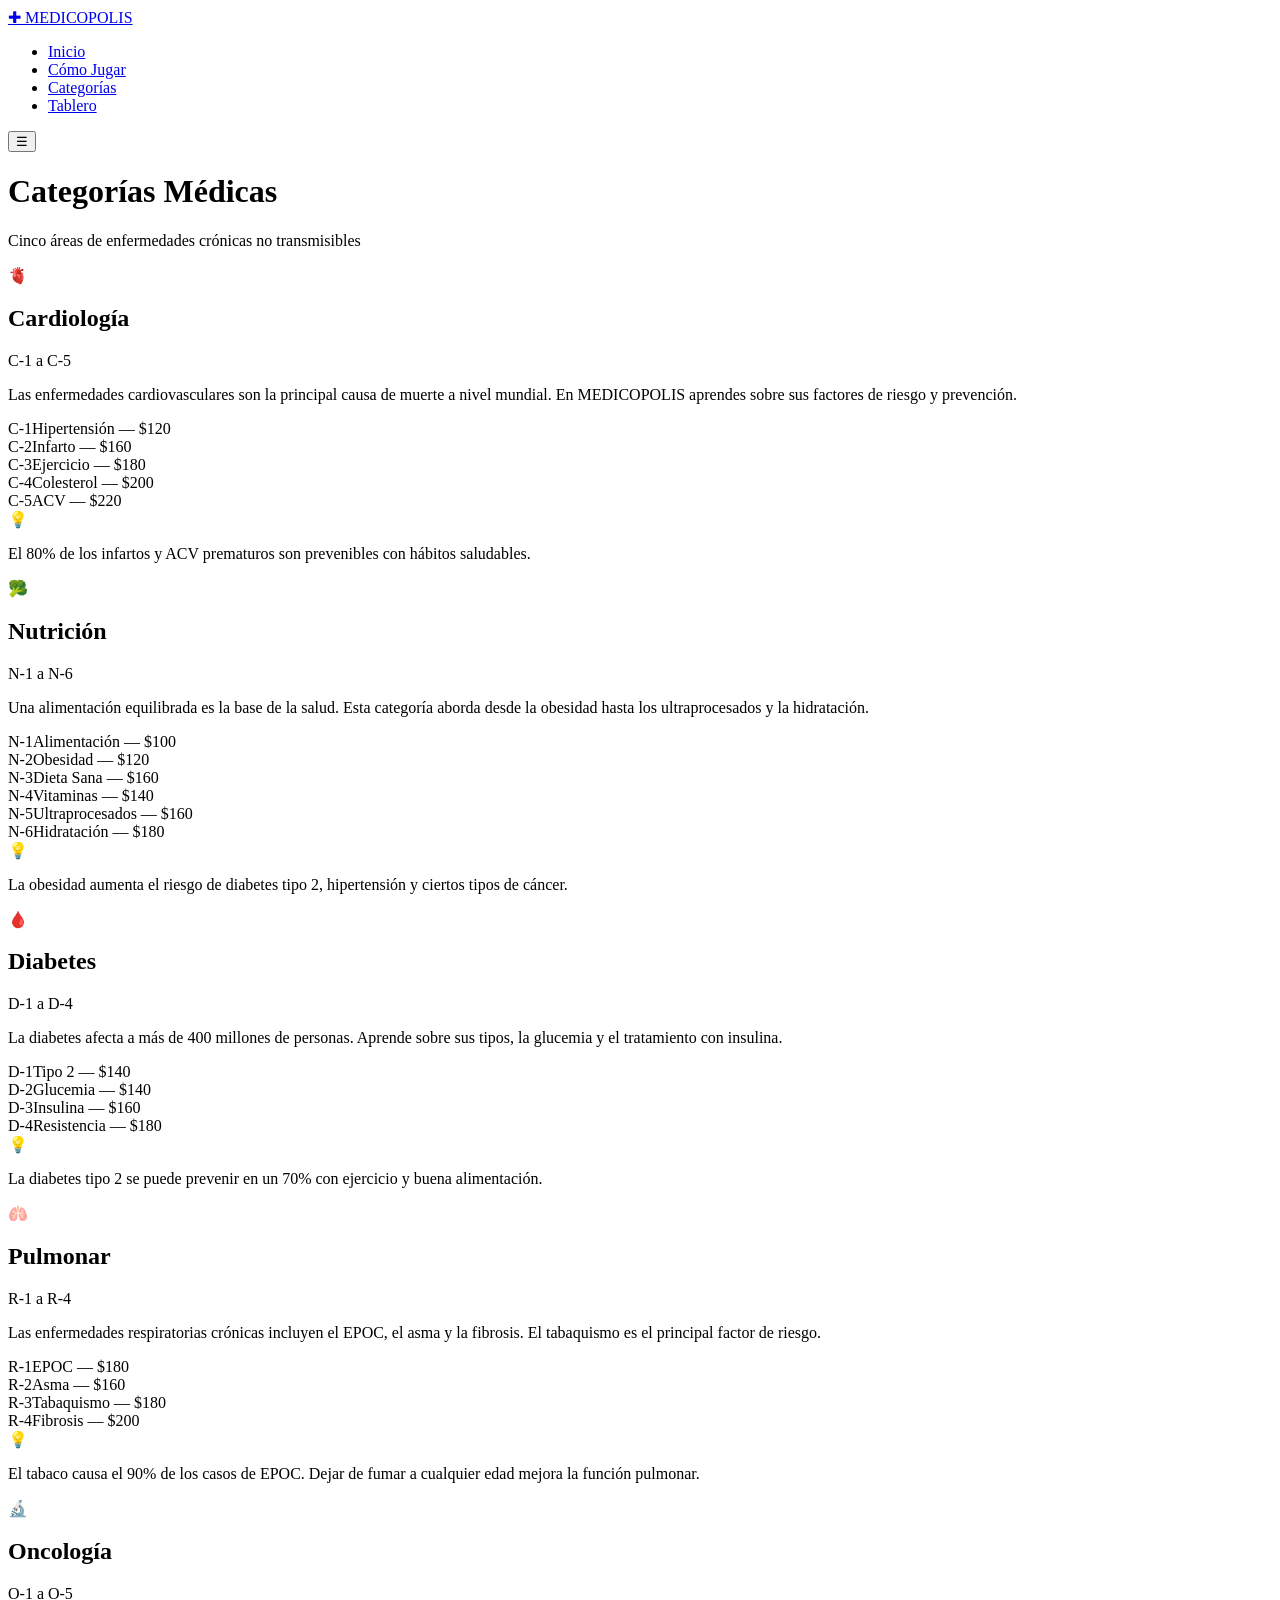
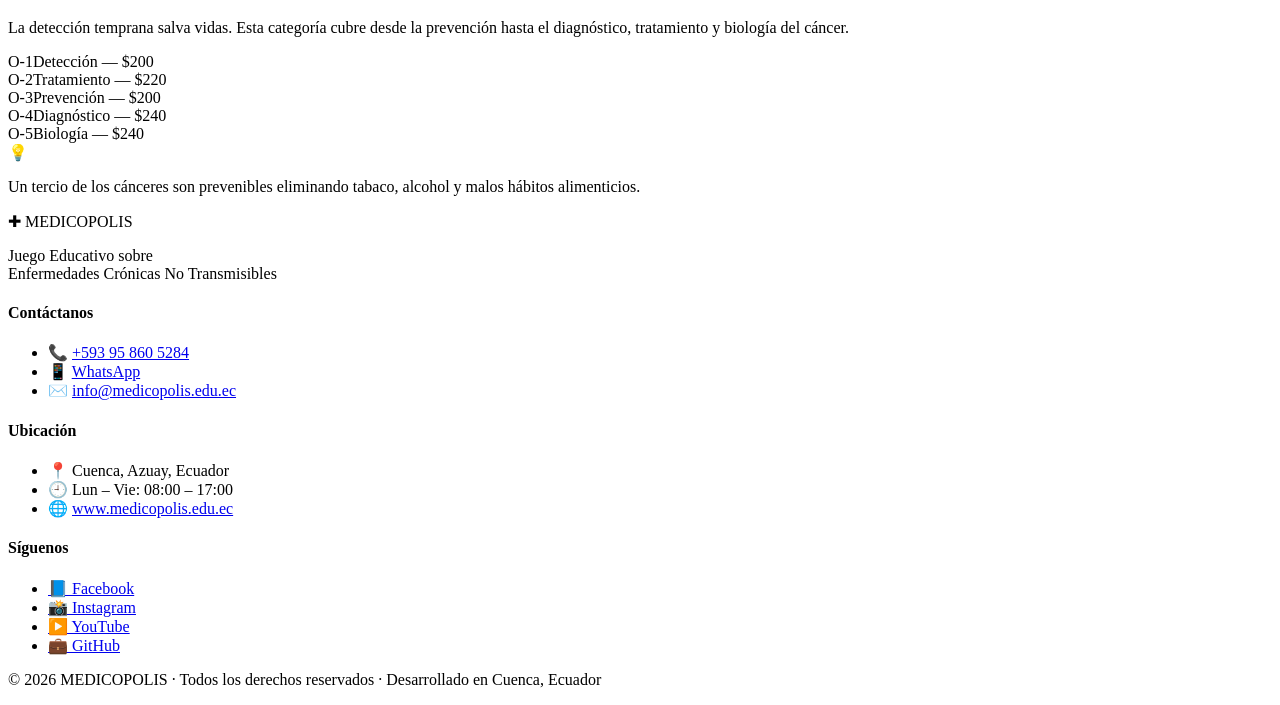
==== categorias.html @ 069bd940 "MEDICOPOLIS COMPLETO" ====
<!DOCTYPE html>
<html lang="es">
<head>
  <meta charset="UTF-8">
  <meta name="viewport" content="width=device-width, initial-scale=1.0">
  <title>MEDICOPOLIS — Categorías</title>
  <link rel="stylesheet" href="shared.css">
  <link rel="stylesheet" href="categorias.css">
</head>
<body>

<!-- NAVBAR -->
<nav class="navbar">
  <a href="index.html" class="nav-brand">
    <span class="nav-cross">✚</span>
    <span class="nav-title">MEDICOPOLIS</span>
  </a>
  <ul class="nav-links" id="navLinks">
    <li><a href="index.html">Inicio</a></li>
    <li><a href="comojugar.html">Cómo Jugar</a></li>
    <li><a href="categorias.html" class="active">Categorías</a></li>
    <li><a href="tablero.html">Tablero</a></li>
  </ul>
  <button class="nav-hamburger" onclick="document.getElementById('navLinks').classList.toggle('open')">☰</button>
</nav>

<header class="page-header">
  <h1>Categorías Médicas</h1>
  <p>Cinco áreas de enfermedades crónicas no transmisibles</p>
</header>

<!-- CARDS CATEGORÍAS -->
<section class="cat-section">

  <div class="cat-card cardio">
    <div class="cat-header">
      <span class="cat-emoji">🫀</span>
      <h2>Cardiología</h2>
      <span class="cat-badge">C-1 a C-5</span>
    </div>
    <div class="cat-body">
      <p class="cat-desc">Las enfermedades cardiovasculares son la principal causa de muerte a nivel mundial. En MEDICOPOLIS aprendes sobre sus factores de riesgo y prevención.</p>
      <div class="cat-props">
        <div class="cat-prop"><span class="prop-code">C-1</span><span>Hipertensión — $120</span></div>
        <div class="cat-prop"><span class="prop-code">C-2</span><span>Infarto — $160</span></div>
        <div class="cat-prop"><span class="prop-code">C-3</span><span>Ejercicio — $180</span></div>
        <div class="cat-prop"><span class="prop-code">C-4</span><span>Colesterol — $200</span></div>
        <div class="cat-prop"><span class="prop-code">C-5</span><span>ACV — $220</span></div>
      </div>
      <div class="cat-fact">
        <span class="fact-icon">💡</span>
        <p>El 80% de los infartos y ACV prematuros son prevenibles con hábitos saludables.</p>
      </div>
    </div>
  </div>

  <div class="cat-card nutri">
    <div class="cat-header">
      <span class="cat-emoji">🥦</span>
      <h2>Nutrición</h2>
      <span class="cat-badge">N-1 a N-6</span>
    </div>
    <div class="cat-body">
      <p class="cat-desc">Una alimentación equilibrada es la base de la salud. Esta categoría aborda desde la obesidad hasta los ultraprocesados y la hidratación.</p>
      <div class="cat-props">
        <div class="cat-prop"><span class="prop-code">N-1</span><span>Alimentación — $100</span></div>
        <div class="cat-prop"><span class="prop-code">N-2</span><span>Obesidad — $120</span></div>
        <div class="cat-prop"><span class="prop-code">N-3</span><span>Dieta Sana — $160</span></div>
        <div class="cat-prop"><span class="prop-code">N-4</span><span>Vitaminas — $140</span></div>
        <div class="cat-prop"><span class="prop-code">N-5</span><span>Ultraprocesados — $160</span></div>
        <div class="cat-prop"><span class="prop-code">N-6</span><span>Hidratación — $180</span></div>
      </div>
      <div class="cat-fact">
        <span class="fact-icon">💡</span>
        <p>La obesidad aumenta el riesgo de diabetes tipo 2, hipertensión y ciertos tipos de cáncer.</p>
      </div>
    </div>
  </div>

  <div class="cat-card diab">
    <div class="cat-header">
      <span class="cat-emoji">🩸</span>
      <h2>Diabetes</h2>
      <span class="cat-badge">D-1 a D-4</span>
    </div>
    <div class="cat-body">
      <p class="cat-desc">La diabetes afecta a más de 400 millones de personas. Aprende sobre sus tipos, la glucemia y el tratamiento con insulina.</p>
      <div class="cat-props">
        <div class="cat-prop"><span class="prop-code">D-1</span><span>Tipo 2 — $140</span></div>
        <div class="cat-prop"><span class="prop-code">D-2</span><span>Glucemia — $140</span></div>
        <div class="cat-prop"><span class="prop-code">D-3</span><span>Insulina — $160</span></div>
        <div class="cat-prop"><span class="prop-code">D-4</span><span>Resistencia — $180</span></div>
      </div>
      <div class="cat-fact">
        <span class="fact-icon">💡</span>
        <p>La diabetes tipo 2 se puede prevenir en un 70% con ejercicio y buena alimentación.</p>
      </div>
    </div>
  </div>

  <div class="cat-card resp">
    <div class="cat-header">
      <span class="cat-emoji">🫁</span>
      <h2>Pulmonar</h2>
      <span class="cat-badge">R-1 a R-4</span>
    </div>
    <div class="cat-body">
      <p class="cat-desc">Las enfermedades respiratorias crónicas incluyen el EPOC, el asma y la fibrosis. El tabaquismo es el principal factor de riesgo.</p>
      <div class="cat-props">
        <div class="cat-prop"><span class="prop-code">R-1</span><span>EPOC — $180</span></div>
        <div class="cat-prop"><span class="prop-code">R-2</span><span>Asma — $160</span></div>
        <div class="cat-prop"><span class="prop-code">R-3</span><span>Tabaquismo — $180</span></div>
        <div class="cat-prop"><span class="prop-code">R-4</span><span>Fibrosis — $200</span></div>
      </div>
      <div class="cat-fact">
        <span class="fact-icon">💡</span>
        <p>El tabaco causa el 90% de los casos de EPOC. Dejar de fumar a cualquier edad mejora la función pulmonar.</p>
      </div>
    </div>
  </div>

  <div class="cat-card onco">
    <div class="cat-header">
      <span class="cat-emoji">🔬</span>
      <h2>Oncología</h2>
      <span class="cat-badge">O-1 a O-5</span>
    </div>
    <div class="cat-body">
      <p class="cat-desc">La detección temprana salva vidas. Esta categoría cubre desde la prevención hasta el diagnóstico, tratamiento y biología del cáncer.</p>
      <div class="cat-props">
        <div class="cat-prop"><span class="prop-code">O-1</span><span>Detección — $200</span></div>
        <div class="cat-prop"><span class="prop-code">O-2</span><span>Tratamiento — $220</span></div>
        <div class="cat-prop"><span class="prop-code">O-3</span><span>Prevención — $200</span></div>
        <div class="cat-prop"><span class="prop-code">O-4</span><span>Diagnóstico — $240</span></div>
        <div class="cat-prop"><span class="prop-code">O-5</span><span>Biología — $240</span></div>
      </div>
      <div class="cat-fact">
        <span class="fact-icon">💡</span>
        <p>Un tercio de los cánceres son prevenibles eliminando tabaco, alcohol y malos hábitos alimenticios.</p>
      </div>
    </div>
  </div>

</section>

<!-- FOOTER -->
<footer class="footer">
  <div class="footer-grid">
    <div class="footer-brand">
      <span class="footer-cross">✚</span>
      <span class="footer-logo">MEDICOPOLIS</span>
      <p class="footer-tagline">Juego Educativo sobre<br>Enfermedades Crónicas No Transmisibles</p>
    </div>
    <div class="footer-section">
      <h4>Contáctanos</h4>
      <ul>
        <li>📞 <a href="tel:+593958605284">+593 95 860 5284</a></li>
        <li>📱 <a href="https://wa.me/593958605284">WhatsApp</a></li>
        <li>✉️ <a href="mailto:info@medicopolis.edu.ec">info@medicopolis.edu.ec</a></li>
      </ul>
    </div>
    <div class="footer-section">
      <h4>Ubicación</h4>
      <ul>
        <li>📍 Cuenca, Azuay, Ecuador</li>
        <li>🕘 Lun – Vie: 08:00 – 17:00</li>
        <li>🌐 <a href="#">www.medicopolis.edu.ec</a></li>
      </ul>
    </div>
    <div class="footer-section">
      <h4>Síguenos</h4>
      <ul class="footer-social">
        <li><a href="https://www.facebook.com/andy.otg/">📘 Facebook</a></li>
        <li><a href="https://www.instagram.com/andy.otg/">📸 Instagram</a></li>
        <li><a href="https://www.youtube.com/@andyLaunchVision">▶️ YouTube</a></li>
        <li><a href="https://github.com/andyortega07/MEDICOPOLIS">💼 GitHub</a></li>
      </ul>
    </div>
  </div>
  <div class="footer-bottom">
    <p>© 2026 MEDICOPOLIS · Todos los derechos reservados · Desarrollado en Cuenca, Ecuador</p>
  </div>
</footer>

</body>
</html>
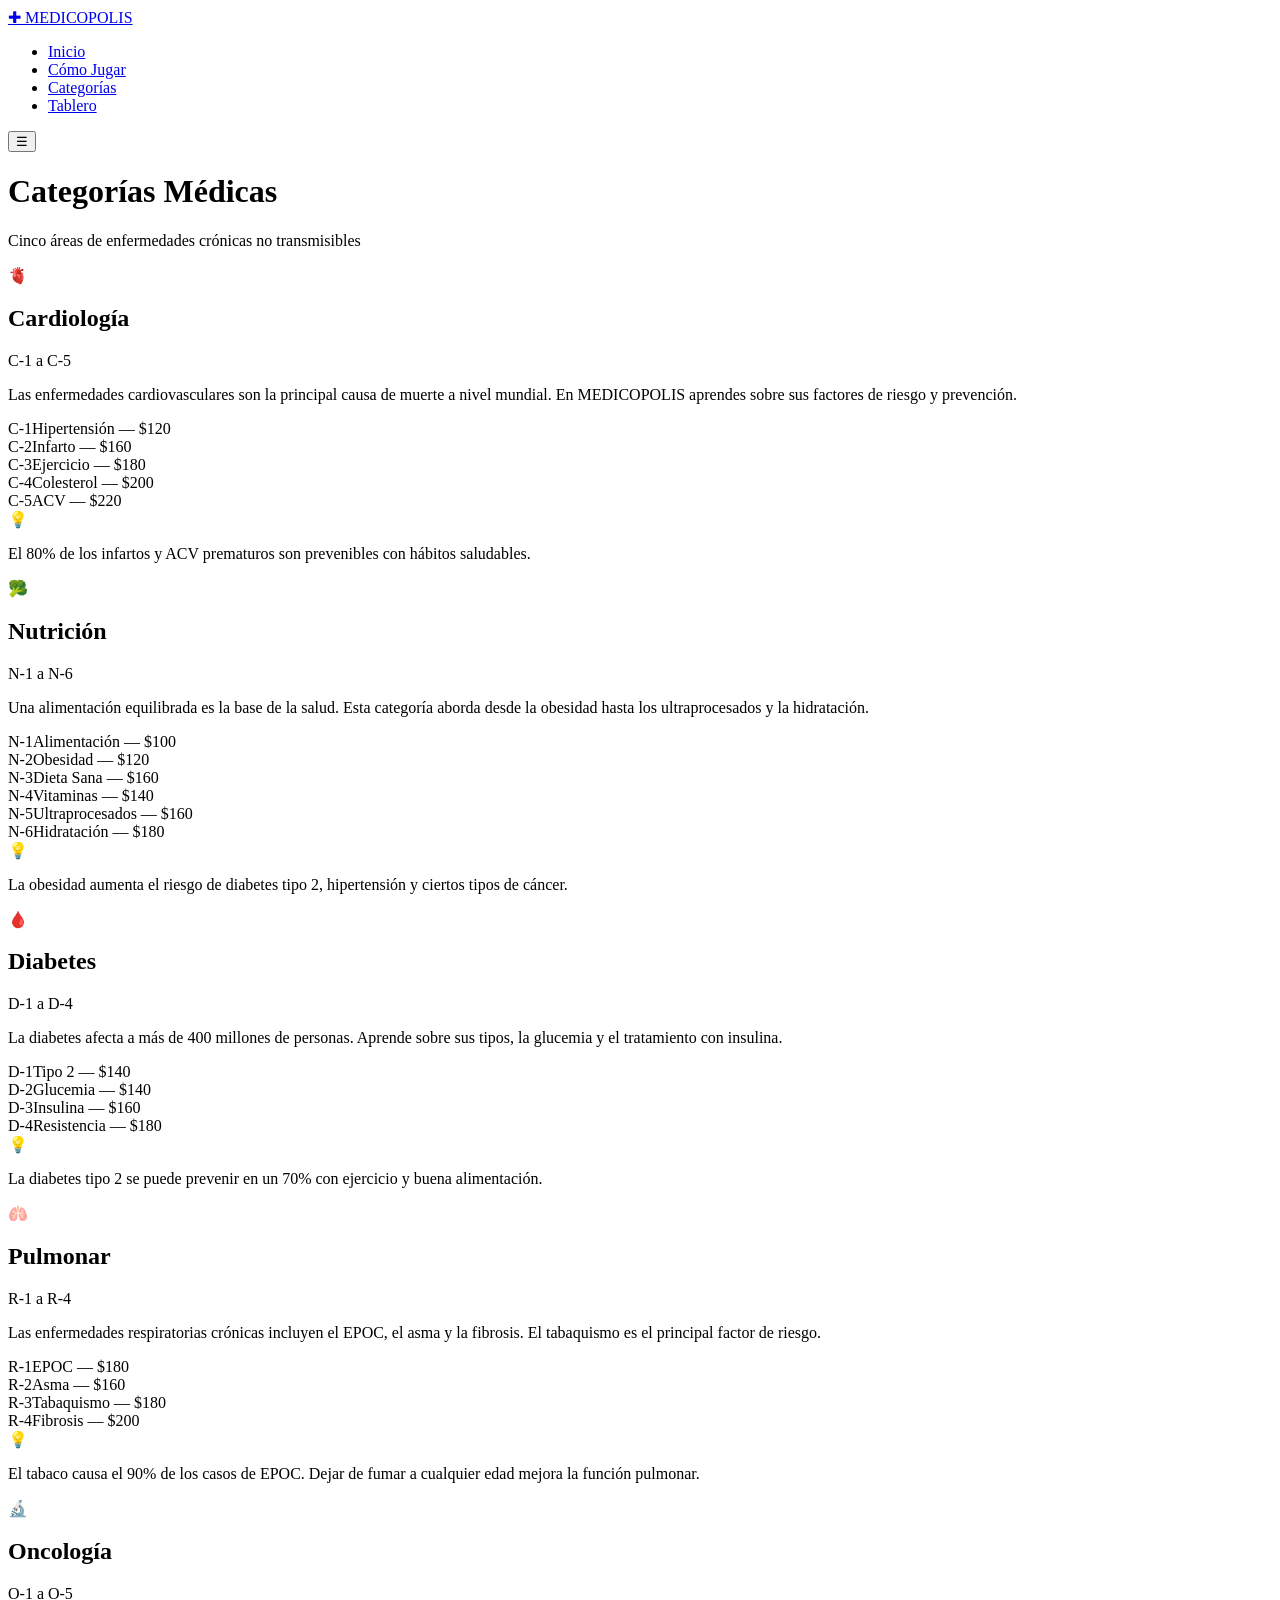
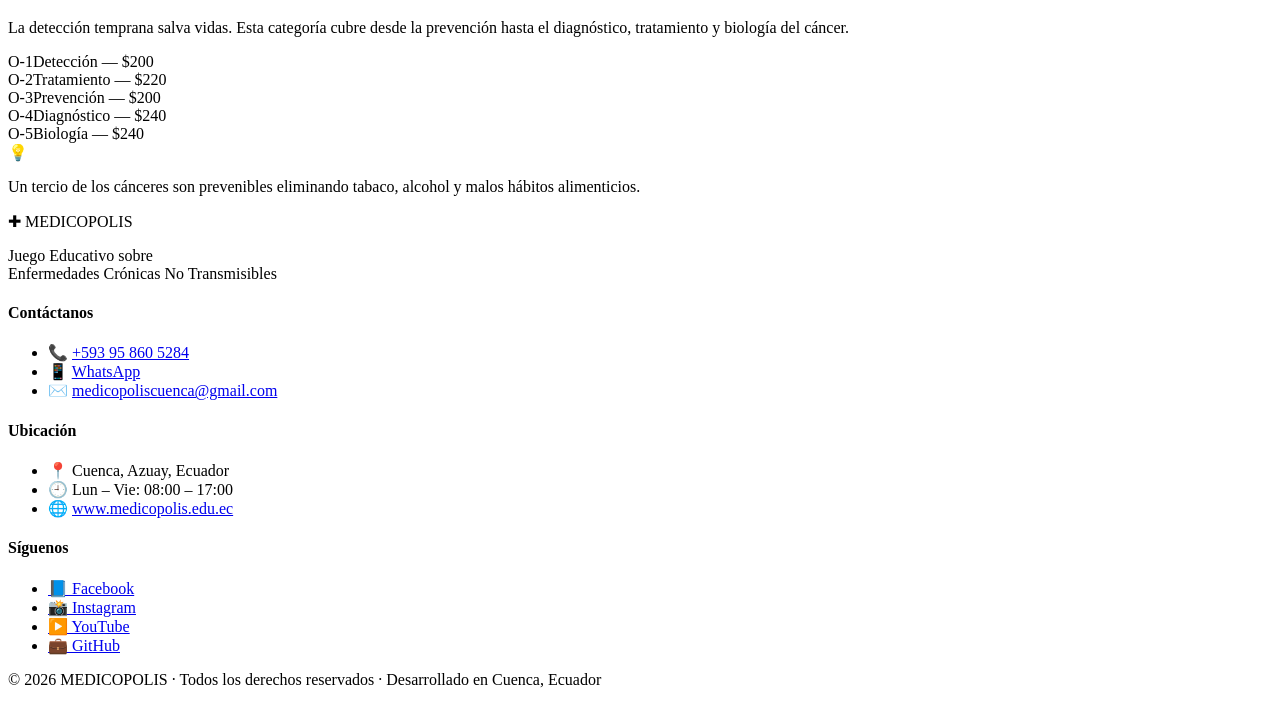
==== commit b29ee17b: "Contactos Corregidos" ====
--- a/categorias.html
+++ b/categorias.html
@@ -156,7 +156,7 @@
       <ul>
         <li>📞 <a href="tel:+593958605284">+593 95 860 5284</a></li>
         <li>📱 <a href="https://wa.me/593958605284">WhatsApp</a></li>
-        <li>✉️ <a href="mailto:info@medicopolis.edu.ec">info@medicopolis.edu.ec</a></li>
+        <li>✉️ <a href="mailto:medicopoliscuenca@gmail.com">medicopoliscuenca@gmail.com</a></li>
       </ul>
     </div>
     <div class="footer-section">
@@ -164,7 +164,7 @@
       <ul>
         <li>📍 Cuenca, Azuay, Ecuador</li>
         <li>🕘 Lun – Vie: 08:00 – 17:00</li>
-        <li>🌐 <a href="#">www.medicopolis.edu.ec</a></li>
+        <li>🌐 <a href="https://www.medicopolis.edu.ec">www.medicopolis.edu.ec</a></li>
       </ul>
     </div>
     <div class="footer-section">
@@ -173,7 +173,7 @@
         <li><a href="https://www.facebook.com/andy.otg/">📘 Facebook</a></li>
         <li><a href="https://www.instagram.com/andy.otg/">📸 Instagram</a></li>
         <li><a href="https://www.youtube.com/@andyLaunchVision">▶️ YouTube</a></li>
-        <li><a href="https://github.com/andyortega07/MEDICOPOLIS">💼 GitHub</a></li>
+        <li><a href="https://github.com/andyortega07/PaginaWebMEDICOPOLIS">💼 GitHub</a></li>
       </ul>
     </div>
   </div>
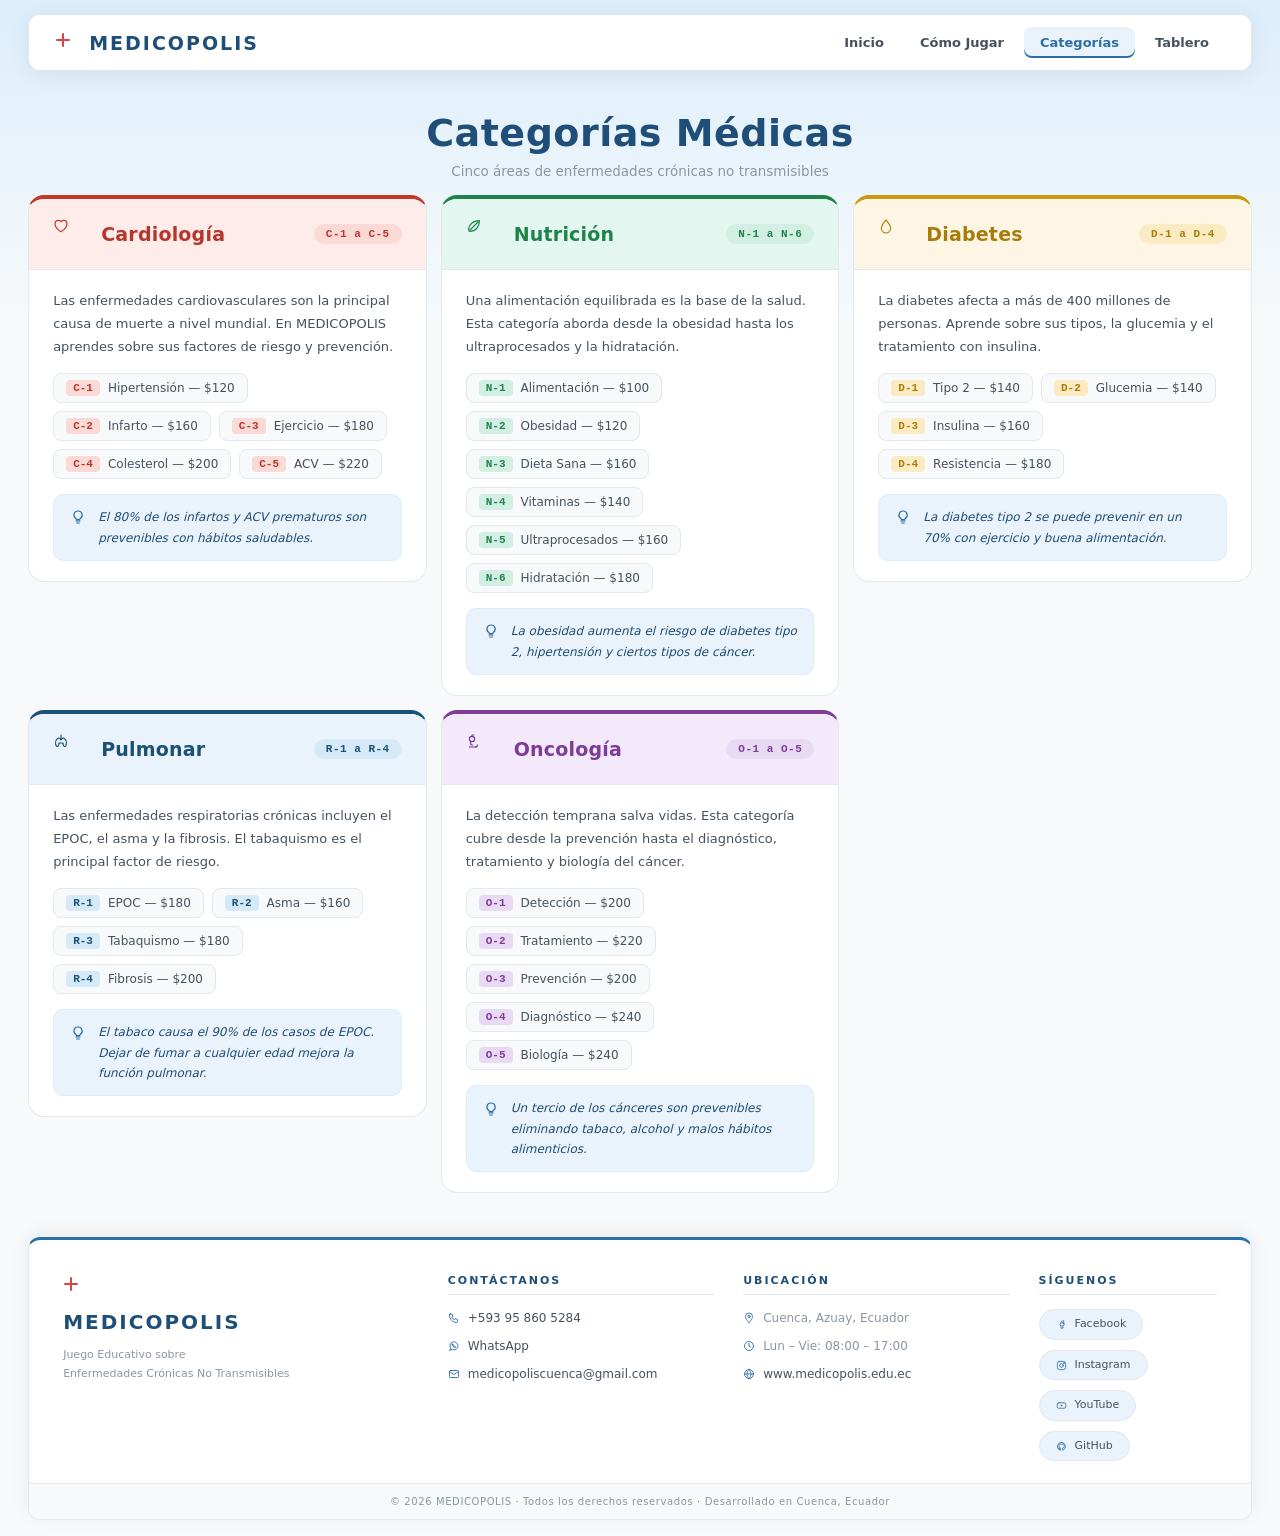
==== commit 8c504c14: "nuevos diseños" ====
--- a/categorias.html
+++ b/categorias.html
@@ -12,7 +12,7 @@
 <!-- NAVBAR -->
 <nav class="navbar">
   <a href="index.html" class="nav-brand">
-    <span class="nav-cross">✚</span>
+    <span class="nav-cross"><svg class="icon"><use href="assets/images/icons/icons.svg#ic-cross"/></svg></span>
     <span class="nav-title">MEDICOPOLIS</span>
   </a>
   <ul class="nav-links" id="navLinks">
@@ -21,7 +21,7 @@
     <li><a href="categorias.html" class="active">Categorías</a></li>
     <li><a href="tablero.html">Tablero</a></li>
   </ul>
-  <button class="nav-hamburger" onclick="document.getElementById('navLinks').classList.toggle('open')">☰</button>
+  <button class="nav-hamburger" onclick="document.getElementById('navLinks').classList.toggle('open')"><svg class="icon"><use href="assets/images/icons/icons.svg#ic-menu"/></svg></button>
 </nav>
 
 <header class="page-header">
@@ -34,7 +34,7 @@
 
   <div class="cat-card cardio">
     <div class="cat-header">
-      <span class="cat-emoji">🫀</span>
+      <span class="cat-emoji"><svg class="icon"><use href="assets/images/icons/icons.svg#ic-heart"/></svg></span>
       <h2>Cardiología</h2>
       <span class="cat-badge">C-1 a C-5</span>
     </div>
@@ -48,7 +48,7 @@
         <div class="cat-prop"><span class="prop-code">C-5</span><span>ACV — $220</span></div>
       </div>
       <div class="cat-fact">
-        <span class="fact-icon">💡</span>
+        <span class="fact-icon"><svg class="icon"><use href="assets/images/icons/icons.svg#ic-bulb"/></svg></span>
         <p>El 80% de los infartos y ACV prematuros son prevenibles con hábitos saludables.</p>
       </div>
     </div>
@@ -56,7 +56,7 @@
 
   <div class="cat-card nutri">
     <div class="cat-header">
-      <span class="cat-emoji">🥦</span>
+      <span class="cat-emoji"><svg class="icon"><use href="assets/images/icons/icons.svg#ic-leaf"/></svg></span>
       <h2>Nutrición</h2>
       <span class="cat-badge">N-1 a N-6</span>
     </div>
@@ -71,7 +71,7 @@
         <div class="cat-prop"><span class="prop-code">N-6</span><span>Hidratación — $180</span></div>
       </div>
       <div class="cat-fact">
-        <span class="fact-icon">💡</span>
+        <span class="fact-icon"><svg class="icon"><use href="assets/images/icons/icons.svg#ic-bulb"/></svg></span>
         <p>La obesidad aumenta el riesgo de diabetes tipo 2, hipertensión y ciertos tipos de cáncer.</p>
       </div>
     </div>
@@ -79,7 +79,7 @@
 
   <div class="cat-card diab">
     <div class="cat-header">
-      <span class="cat-emoji">🩸</span>
+      <span class="cat-emoji"><svg class="icon"><use href="assets/images/icons/icons.svg#ic-drop"/></svg></span>
       <h2>Diabetes</h2>
       <span class="cat-badge">D-1 a D-4</span>
     </div>
@@ -92,7 +92,7 @@
         <div class="cat-prop"><span class="prop-code">D-4</span><span>Resistencia — $180</span></div>
       </div>
       <div class="cat-fact">
-        <span class="fact-icon">💡</span>
+        <span class="fact-icon"><svg class="icon"><use href="assets/images/icons/icons.svg#ic-bulb"/></svg></span>
         <p>La diabetes tipo 2 se puede prevenir en un 70% con ejercicio y buena alimentación.</p>
       </div>
     </div>
@@ -100,7 +100,7 @@
 
   <div class="cat-card resp">
     <div class="cat-header">
-      <span class="cat-emoji">🫁</span>
+      <span class="cat-emoji"><svg class="icon"><use href="assets/images/icons/icons.svg#ic-lungs"/></svg></span>
       <h2>Pulmonar</h2>
       <span class="cat-badge">R-1 a R-4</span>
     </div>
@@ -113,7 +113,7 @@
         <div class="cat-prop"><span class="prop-code">R-4</span><span>Fibrosis — $200</span></div>
       </div>
       <div class="cat-fact">
-        <span class="fact-icon">💡</span>
+        <span class="fact-icon"><svg class="icon"><use href="assets/images/icons/icons.svg#ic-bulb"/></svg></span>
         <p>El tabaco causa el 90% de los casos de EPOC. Dejar de fumar a cualquier edad mejora la función pulmonar.</p>
       </div>
     </div>
@@ -121,7 +121,7 @@
 
   <div class="cat-card onco">
     <div class="cat-header">
-      <span class="cat-emoji">🔬</span>
+      <span class="cat-emoji"><svg class="icon"><use href="assets/images/icons/icons.svg#ic-micro"/></svg></span>
       <h2>Oncología</h2>
       <span class="cat-badge">O-1 a O-5</span>
     </div>
@@ -135,7 +135,7 @@
         <div class="cat-prop"><span class="prop-code">O-5</span><span>Biología — $240</span></div>
       </div>
       <div class="cat-fact">
-        <span class="fact-icon">💡</span>
+        <span class="fact-icon"><svg class="icon"><use href="assets/images/icons/icons.svg#ic-bulb"/></svg></span>
         <p>Un tercio de los cánceres son prevenibles eliminando tabaco, alcohol y malos hábitos alimenticios.</p>
       </div>
     </div>
@@ -147,33 +147,33 @@
 <footer class="footer">
   <div class="footer-grid">
     <div class="footer-brand">
-      <span class="footer-cross">✚</span>
+      <span class="footer-cross"><svg class="icon"><use href="assets/images/icons/icons.svg#ic-cross"/></svg></span>
       <span class="footer-logo">MEDICOPOLIS</span>
       <p class="footer-tagline">Juego Educativo sobre<br>Enfermedades Crónicas No Transmisibles</p>
     </div>
     <div class="footer-section">
       <h4>Contáctanos</h4>
       <ul>
-        <li>📞 <a href="tel:+593958605284">+593 95 860 5284</a></li>
-        <li>📱 <a href="https://wa.me/593958605284">WhatsApp</a></li>
-        <li>✉️ <a href="mailto:medicopoliscuenca@gmail.com">medicopoliscuenca@gmail.com</a></li>
+        <li><svg class="icon"><use href="assets/images/icons/icons.svg#ic-phone"/></svg> <a href="tel:+593958605284">+593 95 860 5284</a></li>
+        <li><svg class="icon"><use href="assets/images/icons/icons.svg#ic-whatsapp"/></svg> <a href="https://wa.me/593958605284">WhatsApp</a></li>
+        <li><svg class="icon"><use href="assets/images/icons/icons.svg#ic-mail"/></svg> <a href="mailto:medicopoliscuenca@gmail.com">medicopoliscuenca@gmail.com</a></li>
       </ul>
     </div>
     <div class="footer-section">
       <h4>Ubicación</h4>
       <ul>
-        <li>📍 Cuenca, Azuay, Ecuador</li>
-        <li>🕘 Lun – Vie: 08:00 – 17:00</li>
-        <li>🌐 <a href="https://www.medicopolis.edu.ec">www.medicopolis.edu.ec</a></li>
+        <li><svg class="icon"><use href="assets/images/icons/icons.svg#ic-pin"/></svg> Cuenca, Azuay, Ecuador</li>
+        <li><svg class="icon"><use href="assets/images/icons/icons.svg#ic-clock"/></svg> Lun – Vie: 08:00 – 17:00</li>
+        <li><svg class="icon"><use href="assets/images/icons/icons.svg#ic-globe"/></svg> <a href="https://pagina-web-medicopolis.vercel.app/index.html">www.medicopolis.edu.ec</a></li>
       </ul>
     </div>
     <div class="footer-section">
       <h4>Síguenos</h4>
       <ul class="footer-social">
-        <li><a href="https://www.facebook.com/andy.otg/">📘 Facebook</a></li>
-        <li><a href="https://www.instagram.com/andy.otg/">📸 Instagram</a></li>
-        <li><a href="https://www.youtube.com/@andyLaunchVision">▶️ YouTube</a></li>
-        <li><a href="https://github.com/andyortega07/PaginaWebMEDICOPOLIS">💼 GitHub</a></li>
+        <li><a href="https://www.facebook.com/andy.otg/"><svg class="icon"><use href="assets/images/icons/icons.svg#ic-facebook"/></svg> Facebook</a></li>
+        <li><a href="https://www.instagram.com/andy.otg/"><svg class="icon"><use href="assets/images/icons/icons.svg#ic-instagram"/></svg> Instagram</a></li>
+        <li><a href="https://www.youtube.com/@andyLaunchVision"><svg class="icon"><use href="assets/images/icons/icons.svg#ic-youtube"/></svg> YouTube</a></li>
+        <li><a href="https://github.com/andyortega07/PaginaWebMEDICOPOLIS"><svg class="icon"><use href="assets/images/icons/icons.svg#ic-github"/></svg> GitHub</a></li>
       </ul>
     </div>
   </div>
@@ -183,4 +183,4 @@
 </footer>
 
 </body>
-</html>
+</html>
--- a/shared.css
+++ b/shared.css
@@ -0,0 +1,332 @@
+/* ==============================================
+   MEDICOPOLIS — shared.css
+   Identidad visual médica (blanco / azul médico /
+   verde hospitalario / celestes / grises claros).
+   El tablero conserva su propia identidad de
+   "juego de mesa" mediante overrides en tablero.css
+============================================== */
+
+/* ── VARIABLES: PALETA MÉDICA (identidad general del sitio) ── */
+:root {
+  --white:        #FFFFFF;
+  --med-blue:      #2C6FA8;
+  --med-blue-dark: #1F4E78;
+  --med-blue-light:#EAF3FB;
+  --sky:           #DCEEFB;
+  --med-green:     #159F7A;
+  --med-green-dark:#0E7A5D;
+  --med-green-light:#E4F6F0;
+  --red-accent:    #D64545;
+  --gray-50:  #F7F9FB;
+  --gray-100: #EEF1F4;
+  --gray-200: #E3E8EC;
+  --gray-300: #D6DCE2;
+  --gray-500: #8A96A3;
+  --gray-700: #45525E;
+  --gray-900: #1E2A33;
+
+  /* Ancho fluido del contenido: usa casi todo el ancho de pantalla,
+     con un techo generoso solo para monitores ultra anchos */
+  --page-max: 1800px;
+  --page-pad: clamp(14px, 2.2vw, 32px);
+
+  /* Tokens de texto/superficie por defecto (sitio médico) */
+  --text-main: var(--gray-900);
+  --text-soft: var(--gray-700);
+  --text-muted: var(--gray-500);
+  --surface: var(--white);
+  --surface-alt: var(--gray-50);
+  --border-soft: var(--gray-200);
+
+  /* ── Paleta "juego de mesa" (solo se usa en tablero.css) ── */
+  --wood-dark:   #2C1506;
+  --wood-mid:    #5C2E0E;
+  --wood-light:  #8A5530;
+  --gold:        #D4A840;
+  --gold-light:  #F0C860;
+  --teal:        #02C39A;
+  --teal-dark:   #028090;
+  --red:         #C0392B;
+  --text-warm:   #C8A878;
+  --text-dim:    #8A6030;
+  --bg-dark:     #1E0C02;
+}
+
+/* ── RESET ── */
+*, *::before, *::after { margin:0; padding:0; box-sizing:border-box; }
+
+html { scroll-behavior: smooth; }
+
+body {
+  background: linear-gradient(180deg, var(--sky) 0%, var(--gray-50) 320px, var(--gray-50) 100%);
+  color: var(--text-main);
+  font-family: 'Segoe UI', system-ui, -apple-system, Arial, sans-serif;
+  min-height: 100vh;
+  display: flex;
+  flex-direction: column;
+  align-items: center;
+  padding: 0 var(--page-pad);
+}
+
+.icon {
+  width: 1em;
+  height: 1em;
+  display: inline-block;
+  vertical-align: -0.14em;
+  fill: none;
+}
+
+/* ── KEYFRAMES GLOBALES ── */
+@keyframes fadeInDown {
+  from { opacity:0; transform: translateY(-30px); }
+  to   { opacity:1; transform: translateY(0); }
+}
+@keyframes fadeInUp {
+  from { opacity:0; transform: translateY(30px); }
+  to   { opacity:1; transform: translateY(0); }
+}
+@keyframes fadeIn {
+  from { opacity:0; }
+  to   { opacity:1; }
+}
+@keyframes slideInLeft {
+  from { opacity:0; transform: translateX(-40px); }
+  to   { opacity:1; transform: translateX(0); }
+}
+@keyframes slideInRight {
+  from { opacity:0; transform: translateX(40px); }
+  to   { opacity:1; transform: translateX(0); }
+}
+@keyframes pulse {
+  0%,100% { transform: scale(1); }
+  50%      { transform: scale(1.06); }
+}
+@keyframes glow {
+  0%,100% { text-shadow: 0 0 0 rgba(44,111,168,0); }
+  50%      { text-shadow: 0 0 16px rgba(44,111,168,0.35); }
+}
+@keyframes spinDie {
+  0%   { transform: rotate(0deg)   scale(1); }
+  30%  { transform: rotate(180deg) scale(1.3); }
+  60%  { transform: rotate(300deg) scale(0.9); }
+  100% { transform: rotate(360deg) scale(1); }
+}
+@keyframes floatUp {
+  0%,100% { transform: translateY(0); }
+  50%      { transform: translateY(-8px); }
+}
+@keyframes heartbeat {
+  0%,100% { transform: scale(1); }
+  14%     { transform: scale(1.2); }
+  28%     { transform: scale(1); }
+  42%     { transform: scale(1.15); }
+}
+@keyframes shimmer {
+  0%   { background-position: -200% center; }
+  100% { background-position:  200% center; }
+}
+@keyframes scaleIn {
+  from { opacity:0; transform: scale(0.92); }
+  to   { opacity:1; transform: scale(1); }
+}
+@keyframes revealUnderline {
+  from { transform: scaleX(0); }
+  to   { transform: scaleX(1); }
+}
+
+/* ── NAVBAR (identidad médica: blanco + azul) ── */
+.navbar {
+  width: 100%;
+  max-width: var(--page-max);
+  display: flex;
+  align-items: center;
+  justify-content: space-between;
+  padding: 12px 26px;
+  margin: 14px 0 10px;
+  background: var(--white);
+  border: 1px solid var(--border-soft);
+  border-radius: 12px;
+  box-shadow: 0 4px 20px rgba(30,60,90,0.08);
+  animation: fadeInDown 0.6s ease both;
+  position: sticky;
+  top: 10px;
+  z-index: 100;
+}
+
+.nav-brand {
+  display: flex;
+  align-items: center;
+  gap: 10px;
+  text-decoration: none;
+  transition: transform 0.2s;
+}
+.nav-brand:hover { transform: scale(1.04); }
+
+.nav-cross {
+  color: var(--red-accent);
+  width: 24px; height: 24px;
+  animation: heartbeat 2.4s ease infinite;
+}
+.nav-title {
+  color: var(--med-blue-dark);
+  font-size: 19px;
+  font-weight: 800;
+  letter-spacing: 2px;
+}
+
+.nav-links {
+  list-style: none;
+  display: flex;
+  align-items: center;
+  gap: 4px;
+}
+.nav-links li a {
+  position: relative;
+  color: var(--text-soft);
+  text-decoration: none;
+  font-size: 13px;
+  font-weight: 600;
+  padding: 8px 16px;
+  border-radius: 8px;
+  transition: background 0.25s, color 0.25s, transform 0.2s;
+  display: block;
+}
+.nav-links li a::after {
+  content: '';
+  position: absolute;
+  left: 16px; right: 16px; bottom: 4px;
+  height: 2px;
+  background: var(--med-blue);
+  border-radius: 2px;
+  transform: scaleX(0);
+  transform-origin: left;
+  transition: transform 0.25s ease;
+}
+.nav-links li a:hover::after { transform: scaleX(1); }
+.nav-links li a.active::after { display: none; }
+.nav-links li a:active { transform: translateY(0) scale(0.97); }
+.nav-links li a:hover {
+  background: var(--med-blue-light);
+  color: var(--med-blue-dark);
+  transform: translateY(-2px);
+}
+.nav-links li a.active {
+  background: var(--med-blue-light);
+  color: var(--med-blue);
+  box-shadow: inset 0 -2px 0 var(--med-blue);
+}
+
+.nav-hamburger {
+  display: none;
+  background: none;
+  border: 1px solid var(--border-soft);
+  color: var(--med-blue-dark);
+  width: 34px; height: 34px;
+  padding: 0;
+  border-radius: 7px;
+  cursor: pointer;
+  transition: background 0.2s;
+  align-items: center;
+  justify-content: center;
+}
+.nav-hamburger .icon { width: 18px; height: 18px; }
+.nav-hamburger:hover { background: var(--med-blue-light); }
+
+/* ── FOOTER (identidad médica) ── */
+.footer {
+  width: 100%;
+  max-width: var(--page-max);
+  margin: 24px 0 16px;
+  background: var(--white);
+  border: 1px solid var(--border-soft);
+  border-top: 3px solid var(--med-blue);
+  border-radius: 12px;
+  overflow: hidden;
+  box-shadow: 0 -4px 20px rgba(30,60,90,0.06);
+  animation: fadeInUp 0.7s ease 0.3s both;
+}
+
+.footer-grid {
+  display: grid;
+  grid-template-columns: 2fr 1.5fr 1.5fr 1fr;
+  gap: 28px;
+  padding: 34px 34px 22px;
+}
+
+.footer-brand { display:flex; flex-direction:column; gap:8px; }
+
+.footer-cross {
+  color: var(--red-accent);
+  width: 28px; height: 28px;
+  animation: heartbeat 2.6s ease infinite;
+}
+.footer-logo {
+  color: var(--med-blue-dark);
+  font-size: 20px;
+  font-weight: 800;
+  letter-spacing: 2px;
+}
+.footer-tagline {
+  color: var(--text-muted);
+  font-size: 11px;
+  line-height: 1.7;
+  margin-top: 4px;
+}
+
+.footer-section h4 {
+  color: var(--med-blue-dark);
+  font-size: 11px;
+  letter-spacing: 2px;
+  text-transform: uppercase;
+  margin-bottom: 14px;
+  padding-bottom: 7px;
+  border-bottom: 1px solid var(--border-soft);
+}
+.footer-section ul { list-style:none; display:flex; flex-direction:column; gap:10px; }
+.footer-section ul li { color: var(--text-muted); font-size: 12px; line-height:1.5; display:flex; align-items:center; gap:8px; }
+.footer-section ul li .icon { color: var(--med-blue); flex-shrink:0; }
+.footer-section ul li a {
+  color: var(--text-soft);
+  text-decoration: none;
+  transition: color 0.2s, padding-left 0.2s;
+  display: inline-flex;
+  align-items: center;
+  gap: 8px;
+}
+.footer-section ul li a:hover { color: var(--med-blue); padding-left: 4px; }
+.footer-section ul li a .icon { color: var(--med-blue); }
+
+.footer-social li a {
+  display: inline-flex;
+  background: var(--med-blue-light);
+  border: 1px solid var(--border-soft);
+  padding: 6px 16px;
+  border-radius: 22px;
+  font-size: 11px !important;
+  transition: background 0.2s, border-color 0.2s, transform 0.2s !important;
+}
+.footer-social li a:hover {
+  background: var(--sky) !important;
+  border-color: var(--med-blue) !important;
+  transform: translateX(4px) !important;
+}
+
+.footer-bottom {
+  background: var(--gray-50);
+  border-top: 1px solid var(--border-soft);
+  padding: 12px 34px;
+  text-align: center;
+}
+.footer-bottom p { color: var(--text-muted); font-size: 10px; letter-spacing: 0.6px; }
+
+/* ── RESPONSIVE ── */
+@media (max-width: 700px) {
+  .nav-links { display:none; flex-direction:column; width:100%; padding:10px 0; gap:2px; }
+  .nav-links.open { display:flex; }
+  .navbar { flex-wrap:wrap; gap:10px; }
+  .nav-hamburger { display:flex; }
+  .footer-grid { grid-template-columns:1fr 1fr; gap:20px; padding:22px 18px 14px; }
+}
+@media (max-width: 420px) {
+  .footer-grid { grid-template-columns:1fr; }
+}
--- a/categorias.css
+++ b/categorias.css
@@ -0,0 +1,163 @@
+/* ==============================================
+   categorias.css — identidad médica
+============================================== */
+
+.page-header {
+  width: 100%;
+  max-width: var(--page-max);
+  text-align: center;
+  padding: 30px 20px 16px;
+  animation: fadeInDown 0.7s ease both;
+}
+.page-header h1 {
+  color: var(--med-blue-dark);
+  font-size: clamp(26px, 4.5vw, 38px);
+  font-weight: 800;
+  letter-spacing: 0.5px;
+  margin-bottom: 8px;
+}
+.page-header p { color: var(--text-muted); font-size: 13.5px; }
+
+.cat-section {
+  width: 100%;
+  max-width: var(--page-max);
+  display: grid;
+  grid-template-columns: repeat(auto-fit, minmax(380px, 1fr));
+  gap: 14px;
+  margin-bottom: 20px;
+  align-items: start;
+}
+
+/* Card base */
+.cat-card {
+  border-radius: 16px;
+  border: 1px solid var(--border-soft);
+  background: var(--white);
+  overflow: hidden;
+  transition: transform 0.3s, box-shadow 0.3s;
+  animation: fadeInUp 0.6s ease both;
+}
+.cat-card:nth-child(1) { animation-delay: 0.05s; }
+.cat-card:nth-child(2) { animation-delay: 0.12s; }
+.cat-card:nth-child(3) { animation-delay: 0.19s; }
+.cat-card:nth-child(4) { animation-delay: 0.26s; }
+.cat-card:nth-child(5) { animation-delay: 0.33s; }
+.cat-card:hover { transform: translateY(-5px); box-shadow: 0 16px 34px rgba(30,60,90,0.12); }
+
+/* Per-category accent colors (borde superior + textos) */
+.cardio { border-top: 4px solid #C0392B; }
+.nutri  { border-top: 4px solid #1E8449; }
+.diab   { border-top: 4px solid #C99A0E; }
+.resp   { border-top: 4px solid #1A5276; }
+.onco   { border-top: 4px solid #7D3C98; }
+
+/* Header strip */
+.cat-header {
+  display: flex;
+  align-items: center;
+  gap: 14px;
+  padding: 18px 24px;
+  border-bottom: 1px solid var(--border-soft);
+}
+.cardio .cat-header { background: #FDECEA; }
+.nutri  .cat-header { background: var(--med-green-light); }
+.diab   .cat-header { background: #FEF6E4; }
+.resp   .cat-header { background: var(--med-blue-light); }
+.onco   .cat-header { background: #F3E9FB; }
+
+.cat-emoji {
+  width: 34px; height: 34px;
+  flex-shrink: 0;
+}
+.cardio .cat-emoji { color: #C0392B; }
+.nutri  .cat-emoji { color: #1E8449; }
+.diab   .cat-emoji { color: #B8860B; }
+.resp   .cat-emoji { color: #1A5276; }
+.onco   .cat-emoji { color: #7D3C98; }
+.cat-card:hover .cat-emoji { transform: scale(1.12) rotate(-4deg); transition: transform 0.3s; }
+
+.cat-header h2 {
+  color: var(--text-main);
+  font-size: 19px;
+  font-weight: 800;
+  letter-spacing: 0.2px;
+  flex: 1;
+}
+.cardio .cat-header h2 { color: #B7362B; }
+.nutri  .cat-header h2 { color: #1E8449; }
+.diab   .cat-header h2 { color: #A87B0C; }
+.resp   .cat-header h2 { color: #1A5276; }
+.onco   .cat-header h2 { color: #7D3C98; }
+
+.cat-badge {
+  font-size: 11px;
+  font-weight: 700;
+  letter-spacing: 0.5px;
+  padding: 4px 12px;
+  border-radius: 14px;
+  font-family: 'Courier New', monospace;
+}
+.cardio .cat-badge { background: #FBDAD6; color: #B7362B; }
+.nutri  .cat-badge { background: #D3EFE3; color: #1E8449; }
+.diab   .cat-badge { background: #FBEBC2; color: #A87B0C; }
+.resp   .cat-badge { background: #D6E9F7; color: #1A5276; }
+.onco   .cat-badge { background: #E9DAF3; color: #7D3C98; }
+
+/* Body */
+.cat-body { padding: 20px 24px; display: flex; flex-direction: column; gap: 15px; }
+
+.cat-desc { color: var(--text-soft); font-size: 13px; line-height: 1.75; }
+
+.cat-props {
+  display: flex;
+  flex-wrap: wrap;
+  gap: 8px;
+}
+.cat-prop {
+  display: flex;
+  align-items: center;
+  gap: 8px;
+  background: var(--gray-50);
+  border: 1px solid var(--border-soft);
+  border-radius: 8px;
+  padding: 6px 12px;
+  font-size: 12px;
+  color: var(--text-soft);
+  transition: background 0.2s, transform 0.2s;
+}
+.cat-prop:hover { background: var(--gray-100); transform: translateX(3px); }
+
+.prop-code {
+  font-family: 'Courier New', monospace;
+  font-weight: bold;
+  font-size: 11px;
+  padding: 2px 7px;
+  border-radius: 4px;
+}
+.cardio .prop-code { background: #FBDAD6; color: #B7362B; }
+.nutri  .prop-code { background: #D3EFE3; color: #1E8449; }
+.diab   .prop-code { background: #FBEBC2; color: #A87B0C; }
+.resp   .prop-code { background: #D6E9F7; color: #1A5276; }
+.onco   .prop-code { background: #E9DAF3; color: #7D3C98; }
+
+.cat-fact {
+  display: flex;
+  align-items: flex-start;
+  gap: 10px;
+  background: var(--med-blue-light);
+  border: 1px solid var(--sky);
+  border-radius: 10px;
+  padding: 12px 16px;
+}
+.fact-icon { width: 18px; height: 18px; margin-top: 1px; color: var(--med-blue); flex-shrink: 0; }
+.cat-fact p { color: var(--med-blue-dark); font-size: 12px; line-height: 1.7; font-style: italic; }
+
+@media (max-width: 700px) {
+  .cat-section { grid-template-columns: 1fr; }
+}
+@media (max-width: 600px) {
+  .cat-header { padding: 14px 16px; }
+  .cat-body   { padding: 16px 16px; }
+  .cat-header h2 { font-size: 17px; }
+  .cat-emoji { width: 28px; height: 28px; }
+}
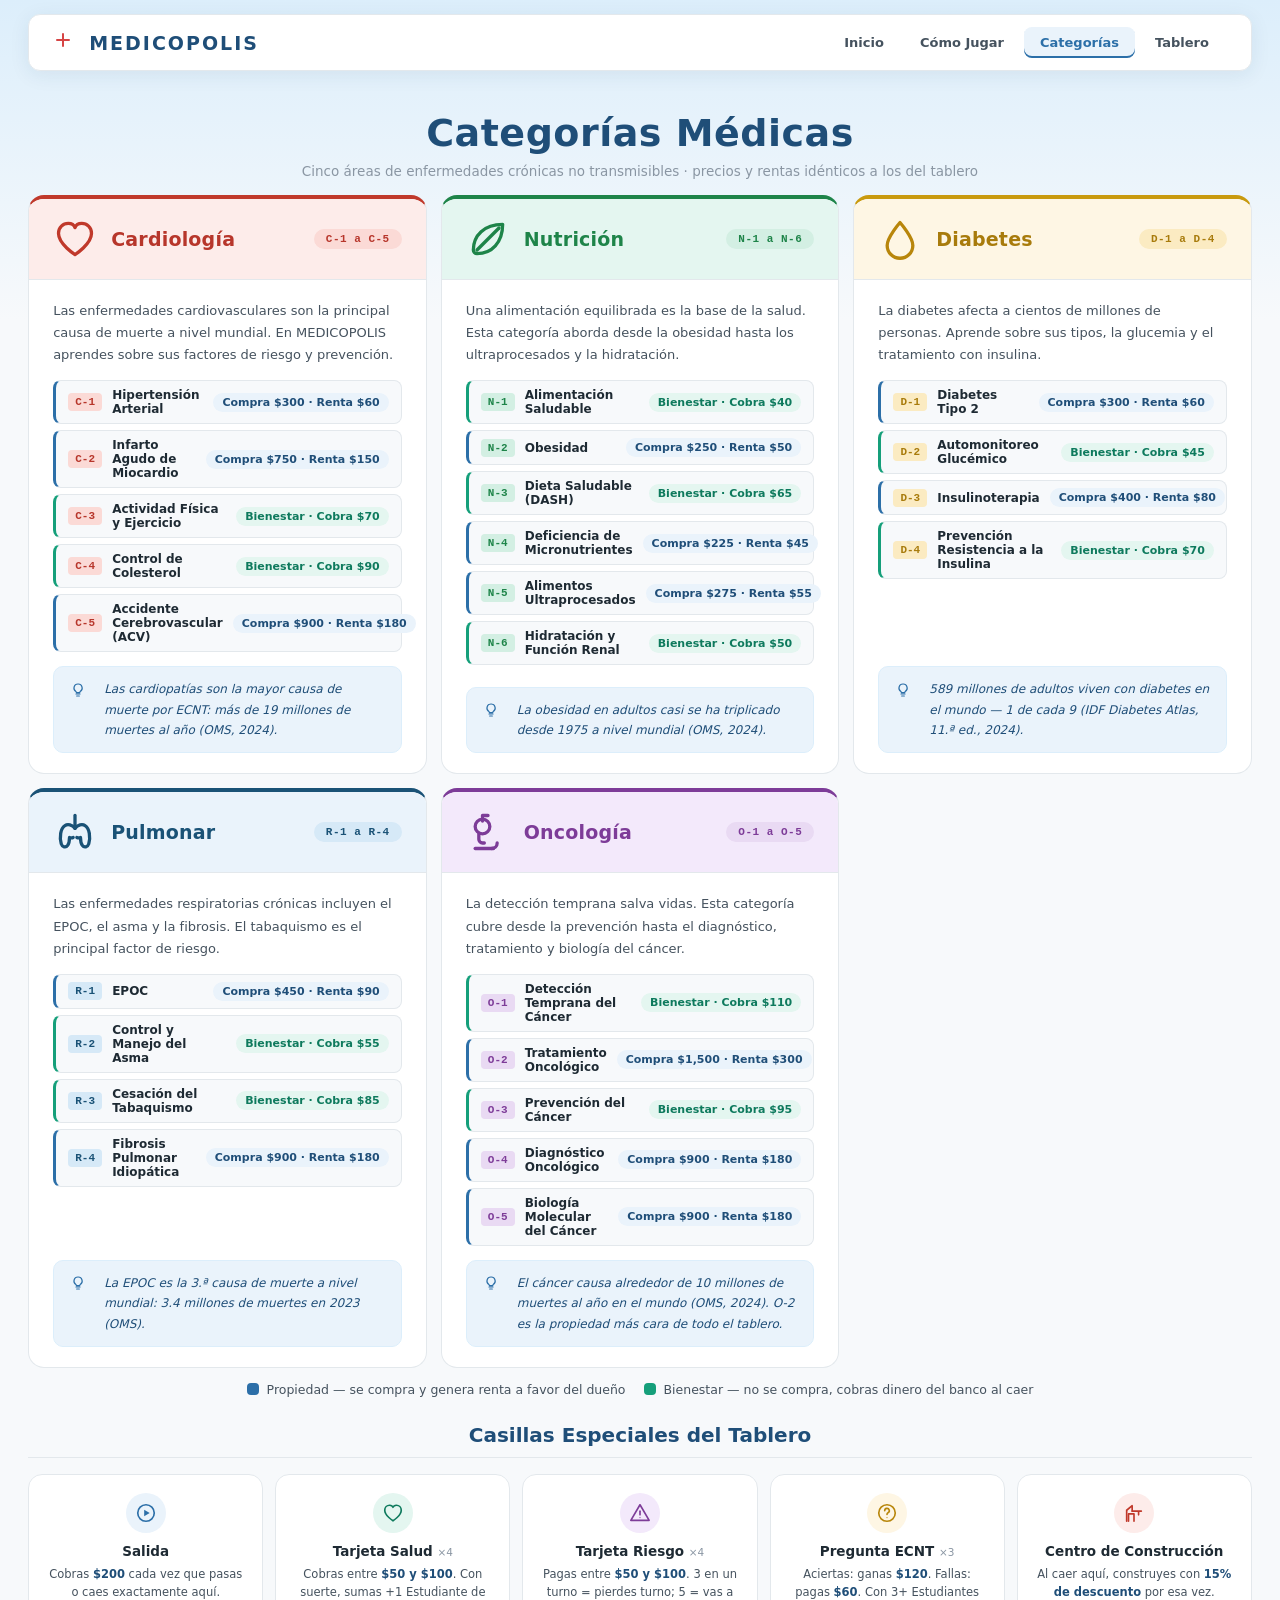
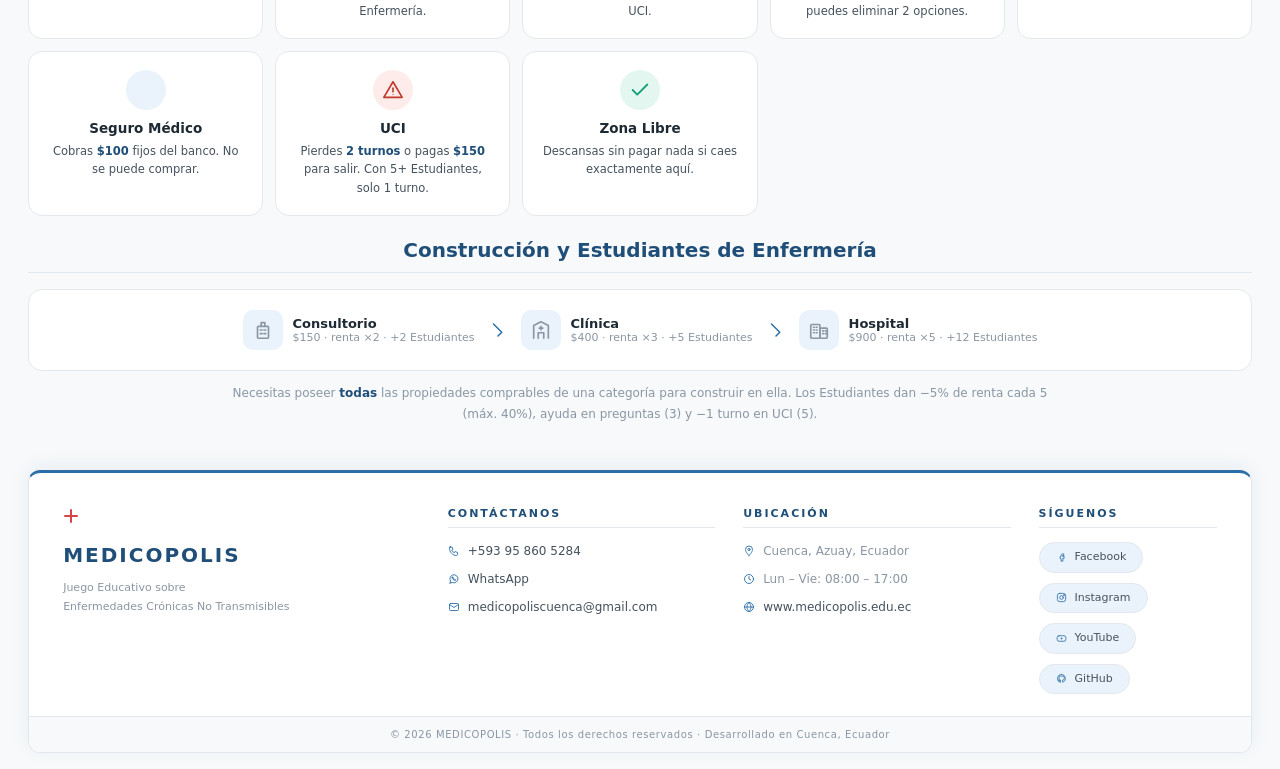
==== commit 2f915b83: "cambios en tablero, pagina de informacion unica, cambio de estilos y colores" ====
--- a/categorias.html
+++ b/categorias.html
@@ -26,7 +26,7 @@
 
 <header class="page-header">
   <h1>Categorías Médicas</h1>
-  <p>Cinco áreas de enfermedades crónicas no transmisibles</p>
+  <p>Cinco áreas de enfermedades crónicas no transmisibles · precios y rentas idénticos a los del tablero</p>
 </header>
 
 <!-- CARDS CATEGORÍAS -->
@@ -41,15 +41,15 @@
     <div class="cat-body">
       <p class="cat-desc">Las enfermedades cardiovasculares son la principal causa de muerte a nivel mundial. En MEDICOPOLIS aprendes sobre sus factores de riesgo y prevención.</p>
       <div class="cat-props">
-        <div class="cat-prop"><span class="prop-code">C-1</span><span>Hipertensión — $120</span></div>
-        <div class="cat-prop"><span class="prop-code">C-2</span><span>Infarto — $160</span></div>
-        <div class="cat-prop"><span class="prop-code">C-3</span><span>Ejercicio — $180</span></div>
-        <div class="cat-prop"><span class="prop-code">C-4</span><span>Colesterol — $200</span></div>
-        <div class="cat-prop"><span class="prop-code">C-5</span><span>ACV — $220</span></div>
-      </div>
-      <div class="cat-fact">
-        <span class="fact-icon"><svg class="icon"><use href="assets/images/icons/icons.svg#ic-bulb"/></svg></span>
-        <p>El 80% de los infartos y ACV prematuros son prevenibles con hábitos saludables.</p>
+        <div class="cat-prop is-buy"><span class="prop-code">C-1</span><span class="prop-name">Hipertensión Arterial</span><span class="prop-price">Compra $300 · Renta $60</span></div>
+        <div class="cat-prop is-buy"><span class="prop-code">C-2</span><span class="prop-name">Infarto Agudo de Miocardio</span><span class="prop-price">Compra $750 · Renta $150</span></div>
+        <div class="cat-prop is-well"><span class="prop-code">C-3</span><span class="prop-name">Actividad Física y Ejercicio</span><span class="prop-price">Bienestar · Cobra $70</span></div>
+        <div class="cat-prop is-well"><span class="prop-code">C-4</span><span class="prop-name">Control de Colesterol</span><span class="prop-price">Bienestar · Cobra $90</span></div>
+        <div class="cat-prop is-buy"><span class="prop-code">C-5</span><span class="prop-name">Accidente Cerebrovascular (ACV)</span><span class="prop-price">Compra $900 · Renta $180</span></div>
+      </div>
+      <div class="cat-fact">
+        <span class="fact-icon"><svg class="icon"><use href="assets/images/icons/icons.svg#ic-bulb"/></svg></span>
+        <p>Las cardiopatías son la mayor causa de muerte por ECNT: más de 19 millones de muertes al año (OMS, 2024).</p>
       </div>
     </div>
   </div>
@@ -63,16 +63,16 @@
     <div class="cat-body">
       <p class="cat-desc">Una alimentación equilibrada es la base de la salud. Esta categoría aborda desde la obesidad hasta los ultraprocesados y la hidratación.</p>
       <div class="cat-props">
-        <div class="cat-prop"><span class="prop-code">N-1</span><span>Alimentación — $100</span></div>
-        <div class="cat-prop"><span class="prop-code">N-2</span><span>Obesidad — $120</span></div>
-        <div class="cat-prop"><span class="prop-code">N-3</span><span>Dieta Sana — $160</span></div>
-        <div class="cat-prop"><span class="prop-code">N-4</span><span>Vitaminas — $140</span></div>
-        <div class="cat-prop"><span class="prop-code">N-5</span><span>Ultraprocesados — $160</span></div>
-        <div class="cat-prop"><span class="prop-code">N-6</span><span>Hidratación — $180</span></div>
-      </div>
-      <div class="cat-fact">
-        <span class="fact-icon"><svg class="icon"><use href="assets/images/icons/icons.svg#ic-bulb"/></svg></span>
-        <p>La obesidad aumenta el riesgo de diabetes tipo 2, hipertensión y ciertos tipos de cáncer.</p>
+        <div class="cat-prop is-well"><span class="prop-code">N-1</span><span class="prop-name">Alimentación Saludable</span><span class="prop-price">Bienestar · Cobra $40</span></div>
+        <div class="cat-prop is-buy"><span class="prop-code">N-2</span><span class="prop-name">Obesidad</span><span class="prop-price">Compra $250 · Renta $50</span></div>
+        <div class="cat-prop is-well"><span class="prop-code">N-3</span><span class="prop-name">Dieta Saludable (DASH)</span><span class="prop-price">Bienestar · Cobra $65</span></div>
+        <div class="cat-prop is-buy"><span class="prop-code">N-4</span><span class="prop-name">Deficiencia de Micronutrientes</span><span class="prop-price">Compra $225 · Renta $45</span></div>
+        <div class="cat-prop is-buy"><span class="prop-code">N-5</span><span class="prop-name">Alimentos Ultraprocesados</span><span class="prop-price">Compra $275 · Renta $55</span></div>
+        <div class="cat-prop is-well"><span class="prop-code">N-6</span><span class="prop-name">Hidratación y Función Renal</span><span class="prop-price">Bienestar · Cobra $50</span></div>
+      </div>
+      <div class="cat-fact">
+        <span class="fact-icon"><svg class="icon"><use href="assets/images/icons/icons.svg#ic-bulb"/></svg></span>
+        <p>La obesidad en adultos casi se ha triplicado desde 1975 a nivel mundial (OMS, 2024).</p>
       </div>
     </div>
   </div>
@@ -84,16 +84,16 @@
       <span class="cat-badge">D-1 a D-4</span>
     </div>
     <div class="cat-body">
-      <p class="cat-desc">La diabetes afecta a más de 400 millones de personas. Aprende sobre sus tipos, la glucemia y el tratamiento con insulina.</p>
-      <div class="cat-props">
-        <div class="cat-prop"><span class="prop-code">D-1</span><span>Tipo 2 — $140</span></div>
-        <div class="cat-prop"><span class="prop-code">D-2</span><span>Glucemia — $140</span></div>
-        <div class="cat-prop"><span class="prop-code">D-3</span><span>Insulina — $160</span></div>
-        <div class="cat-prop"><span class="prop-code">D-4</span><span>Resistencia — $180</span></div>
-      </div>
-      <div class="cat-fact">
-        <span class="fact-icon"><svg class="icon"><use href="assets/images/icons/icons.svg#ic-bulb"/></svg></span>
-        <p>La diabetes tipo 2 se puede prevenir en un 70% con ejercicio y buena alimentación.</p>
+      <p class="cat-desc">La diabetes afecta a cientos de millones de personas. Aprende sobre sus tipos, la glucemia y el tratamiento con insulina.</p>
+      <div class="cat-props">
+        <div class="cat-prop is-buy"><span class="prop-code">D-1</span><span class="prop-name">Diabetes Tipo 2</span><span class="prop-price">Compra $300 · Renta $60</span></div>
+        <div class="cat-prop is-well"><span class="prop-code">D-2</span><span class="prop-name">Automonitoreo Glucémico</span><span class="prop-price">Bienestar · Cobra $45</span></div>
+        <div class="cat-prop is-buy"><span class="prop-code">D-3</span><span class="prop-name">Insulinoterapia</span><span class="prop-price">Compra $400 · Renta $80</span></div>
+        <div class="cat-prop is-well"><span class="prop-code">D-4</span><span class="prop-name">Prevención Resistencia a la Insulina</span><span class="prop-price">Bienestar · Cobra $70</span></div>
+      </div>
+      <div class="cat-fact">
+        <span class="fact-icon"><svg class="icon"><use href="assets/images/icons/icons.svg#ic-bulb"/></svg></span>
+        <p>589 millones de adultos viven con diabetes en el mundo — 1 de cada 9 (IDF Diabetes Atlas, 11.ª ed., 2024).</p>
       </div>
     </div>
   </div>
@@ -107,14 +107,14 @@
     <div class="cat-body">
       <p class="cat-desc">Las enfermedades respiratorias crónicas incluyen el EPOC, el asma y la fibrosis. El tabaquismo es el principal factor de riesgo.</p>
       <div class="cat-props">
-        <div class="cat-prop"><span class="prop-code">R-1</span><span>EPOC — $180</span></div>
-        <div class="cat-prop"><span class="prop-code">R-2</span><span>Asma — $160</span></div>
-        <div class="cat-prop"><span class="prop-code">R-3</span><span>Tabaquismo — $180</span></div>
-        <div class="cat-prop"><span class="prop-code">R-4</span><span>Fibrosis — $200</span></div>
-      </div>
-      <div class="cat-fact">
-        <span class="fact-icon"><svg class="icon"><use href="assets/images/icons/icons.svg#ic-bulb"/></svg></span>
-        <p>El tabaco causa el 90% de los casos de EPOC. Dejar de fumar a cualquier edad mejora la función pulmonar.</p>
+        <div class="cat-prop is-buy"><span class="prop-code">R-1</span><span class="prop-name">EPOC</span><span class="prop-price">Compra $450 · Renta $90</span></div>
+        <div class="cat-prop is-well"><span class="prop-code">R-2</span><span class="prop-name">Control y Manejo del Asma</span><span class="prop-price">Bienestar · Cobra $55</span></div>
+        <div class="cat-prop is-well"><span class="prop-code">R-3</span><span class="prop-name">Cesación del Tabaquismo</span><span class="prop-price">Bienestar · Cobra $85</span></div>
+        <div class="cat-prop is-buy"><span class="prop-code">R-4</span><span class="prop-name">Fibrosis Pulmonar Idiopática</span><span class="prop-price">Compra $900 · Renta $180</span></div>
+      </div>
+      <div class="cat-fact">
+        <span class="fact-icon"><svg class="icon"><use href="assets/images/icons/icons.svg#ic-bulb"/></svg></span>
+        <p>La EPOC es la 3.ª causa de muerte a nivel mundial: 3.4 millones de muertes en 2023 (OMS).</p>
       </div>
     </div>
   </div>
@@ -128,19 +128,94 @@
     <div class="cat-body">
       <p class="cat-desc">La detección temprana salva vidas. Esta categoría cubre desde la prevención hasta el diagnóstico, tratamiento y biología del cáncer.</p>
       <div class="cat-props">
-        <div class="cat-prop"><span class="prop-code">O-1</span><span>Detección — $200</span></div>
-        <div class="cat-prop"><span class="prop-code">O-2</span><span>Tratamiento — $220</span></div>
-        <div class="cat-prop"><span class="prop-code">O-3</span><span>Prevención — $200</span></div>
-        <div class="cat-prop"><span class="prop-code">O-4</span><span>Diagnóstico — $240</span></div>
-        <div class="cat-prop"><span class="prop-code">O-5</span><span>Biología — $240</span></div>
-      </div>
-      <div class="cat-fact">
-        <span class="fact-icon"><svg class="icon"><use href="assets/images/icons/icons.svg#ic-bulb"/></svg></span>
-        <p>Un tercio de los cánceres son prevenibles eliminando tabaco, alcohol y malos hábitos alimenticios.</p>
-      </div>
-    </div>
-  </div>
-
+        <div class="cat-prop is-well"><span class="prop-code">O-1</span><span class="prop-name">Detección Temprana del Cáncer</span><span class="prop-price">Bienestar · Cobra $110</span></div>
+        <div class="cat-prop is-buy"><span class="prop-code">O-2</span><span class="prop-name">Tratamiento Oncológico</span><span class="prop-price">Compra $1,500 · Renta $300</span></div>
+        <div class="cat-prop is-well"><span class="prop-code">O-3</span><span class="prop-name">Prevención del Cáncer</span><span class="prop-price">Bienestar · Cobra $95</span></div>
+        <div class="cat-prop is-buy"><span class="prop-code">O-4</span><span class="prop-name">Diagnóstico Oncológico</span><span class="prop-price">Compra $900 · Renta $180</span></div>
+        <div class="cat-prop is-buy"><span class="prop-code">O-5</span><span class="prop-name">Biología Molecular del Cáncer</span><span class="prop-price">Compra $900 · Renta $180</span></div>
+      </div>
+      <div class="cat-fact">
+        <span class="fact-icon"><svg class="icon"><use href="assets/images/icons/icons.svg#ic-bulb"/></svg></span>
+        <p>El cáncer causa alrededor de 10 millones de muertes al año en el mundo (OMS, 2024). O-2 es la propiedad más cara de todo el tablero.</p>
+      </div>
+    </div>
+  </div>
+
+</section>
+
+<!-- LEYENDA: PROPIEDAD vs BIENESTAR -->
+<section class="legend-strip">
+  <span class="legend-item is-buy"><span class="legend-dot"></span> Propiedad — se compra y genera renta a favor del dueño</span>
+  <span class="legend-item is-well"><span class="legend-dot"></span> Bienestar — no se compra, cobras dinero del banco al caer</span>
+</section>
+
+<!-- CASILLAS ESPECIALES -->
+<section class="special-section">
+  <h2 class="section-title">Casillas Especiales del Tablero</h2>
+  <div class="special-grid">
+    <div class="special-card">
+      <span class="special-icon sp-salida"><svg class="icon"><use href="assets/images/icons/icons.svg#ic-play"/></svg></span>
+      <h3>Salida</h3>
+      <p>Cobras <strong>$200</strong> cada vez que pasas o caes exactamente aquí.</p>
+    </div>
+    <div class="special-card">
+      <span class="special-icon sp-salud"><svg class="icon"><use href="assets/images/icons/icons.svg#ic-heart"/></svg></span>
+      <h3>Tarjeta Salud <span class="special-count">×4</span></h3>
+      <p>Cobras entre <strong>$50 y $100</strong>. Con suerte, sumas +1 Estudiante de Enfermería.</p>
+    </div>
+    <div class="special-card">
+      <span class="special-icon sp-riesgo"><svg class="icon"><use href="assets/images/icons/icons.svg#ic-alert"/></svg></span>
+      <h3>Tarjeta Riesgo <span class="special-count">×4</span></h3>
+      <p>Pagas entre <strong>$50 y $100</strong>. 3 en un turno = pierdes turno; 5 = vas a UCI.</p>
+    </div>
+    <div class="special-card">
+      <span class="special-icon sp-pregunta"><svg class="icon"><use href="assets/images/icons/icons.svg#ic-question"/></svg></span>
+      <h3>Pregunta ECNT <span class="special-count">×3</span></h3>
+      <p>Aciertas: ganas <strong>$120</strong>. Fallas: pagas <strong>$60</strong>. Con 3+ Estudiantes puedes eliminar 2 opciones.</p>
+    </div>
+    <div class="special-card">
+      <span class="special-icon sp-construccion"><svg class="icon"><use href="assets/images/icons/icons.svg#ic-crane"/></svg></span>
+      <h3>Centro de Construcción</h3>
+      <p>Al caer aquí, construyes con <strong>15% de descuento</strong> por esa vez.</p>
+    </div>
+    <div class="special-card">
+      <span class="special-icon sp-seguro"><svg class="icon"><use href="assets/images/icons/icons.svg#ic-shield"/></svg></span>
+      <h3>Seguro Médico</h3>
+      <p>Cobras <strong>$100</strong> fijos del banco. No se puede comprar.</p>
+    </div>
+    <div class="special-card">
+      <span class="special-icon sp-uci"><svg class="icon"><use href="assets/images/icons/icons.svg#ic-alert"/></svg></span>
+      <h3>UCI</h3>
+      <p>Pierdes <strong>2 turnos</strong> o pagas <strong>$150</strong> para salir. Con 5+ Estudiantes, solo 1 turno.</p>
+    </div>
+    <div class="special-card">
+      <span class="special-icon sp-libre"><svg class="icon"><use href="assets/images/icons/icons.svg#ic-check"/></svg></span>
+      <h3>Zona Libre</h3>
+      <p>Descansas sin pagar nada si caes exactamente aquí.</p>
+    </div>
+  </div>
+</section>
+
+<!-- CONSTRUCCIÓN -->
+<section class="build-section">
+  <h2 class="section-title">Construcción y Estudiantes de Enfermería</h2>
+  <div class="build-strip">
+    <div class="build-step">
+      <span class="build-step-icon"><svg class="icon"><use href="assets/images/icons/icons.svg#ic-building-sm"/></svg></span>
+      <div><strong>Consultorio</strong><span>$150 · renta ×2 · +2 Estudiantes</span></div>
+    </div>
+    <svg class="build-arrow icon"><use href="assets/images/icons/icons.svg#ic-check"/></svg>
+    <div class="build-step">
+      <span class="build-step-icon"><svg class="icon"><use href="assets/images/icons/icons.svg#ic-hospital"/></svg></span>
+      <div><strong>Clínica</strong><span>$400 · renta ×3 · +5 Estudiantes</span></div>
+    </div>
+    <svg class="build-arrow icon"><use href="assets/images/icons/icons.svg#ic-check"/></svg>
+    <div class="build-step">
+      <span class="build-step-icon"><svg class="icon"><use href="assets/images/icons/icons.svg#ic-building-lg"/></svg></span>
+      <div><strong>Hospital</strong><span>$900 · renta ×5 · +12 Estudiantes</span></div>
+    </div>
+  </div>
+  <p class="build-note">Necesitas poseer <strong>todas</strong> las propiedades comprables de una categoría para construir en ella. Los Estudiantes dan −5% de renta cada 5 (máx. 40%), ayuda en preguntas (3) y −1 turno en UCI (5).</p>
 </section>
 
 <!-- FOOTER -->
--- a/shared.css
+++ b/shared.css
@@ -25,6 +25,13 @@
   --gray-700: #45525E;
   --gray-900: #1E2A33;
 
+  /* Colores de categoría médica (idénticos al tablero) */
+  --cat-cardio: #C0392B;
+  --cat-nutri:  #1E8449;
+  --cat-diab:   #C99A0E;
+  --cat-resp:   #1A5276;
+  --cat-onco:   #7D3C98;
+
   /* Ancho fluido del contenido: usa casi todo el ancho de pantalla,
      con un techo generoso solo para monitores ultra anchos */
   --page-max: 1800px;
@@ -147,7 +154,7 @@
   border: 1px solid var(--border-soft);
   border-radius: 12px;
   box-shadow: 0 4px 20px rgba(30,60,90,0.08);
-  animation: fadeInDown 0.6s ease both;
+  animation: fadeInDown 0.35s ease both;
   position: sticky;
   top: 10px;
   z-index: 100;
@@ -243,7 +250,7 @@
   border-radius: 12px;
   overflow: hidden;
   box-shadow: 0 -4px 20px rgba(30,60,90,0.06);
-  animation: fadeInUp 0.7s ease 0.3s both;
+  animation: fadeInUp 0.35s ease 0.08s both;
 }
 
 .footer-grid {
--- a/categorias.css
+++ b/categorias.css
@@ -7,7 +7,7 @@
   max-width: var(--page-max);
   text-align: center;
   padding: 30px 20px 16px;
-  animation: fadeInDown 0.7s ease both;
+  animation: fadeInDown 0.35s ease both;
 }
 .page-header h1 {
   color: var(--med-blue-dark);
@@ -23,25 +23,29 @@
   max-width: var(--page-max);
   display: grid;
   grid-template-columns: repeat(auto-fit, minmax(380px, 1fr));
+  grid-auto-rows: 1fr;
   gap: 14px;
-  margin-bottom: 20px;
-  align-items: start;
-}
-
-/* Card base */
+  margin-bottom: 14px;
+  align-items: stretch;
+}
+
+/* Card base — todas mismo alto, contenido alineado abajo */
 .cat-card {
   border-radius: 16px;
   border: 1px solid var(--border-soft);
   background: var(--white);
   overflow: hidden;
+  display: flex;
+  flex-direction: column;
+  height: 100%;
   transition: transform 0.3s, box-shadow 0.3s;
-  animation: fadeInUp 0.6s ease both;
-}
-.cat-card:nth-child(1) { animation-delay: 0.05s; }
-.cat-card:nth-child(2) { animation-delay: 0.12s; }
-.cat-card:nth-child(3) { animation-delay: 0.19s; }
-.cat-card:nth-child(4) { animation-delay: 0.26s; }
-.cat-card:nth-child(5) { animation-delay: 0.33s; }
+  animation: fadeInUp 0.3s ease both;
+}
+.cat-card:nth-child(1) { animation-delay: 0.03s; }
+.cat-card:nth-child(2) { animation-delay: 0.06s; }
+.cat-card:nth-child(3) { animation-delay: 0.09s; }
+.cat-card:nth-child(4) { animation-delay: 0.12s; }
+.cat-card:nth-child(5) { animation-delay: 0.15s; }
 .cat-card:hover { transform: translateY(-5px); box-shadow: 0 16px 34px rgba(30,60,90,0.12); }
 
 /* Per-category accent colors (borde superior + textos) */
@@ -66,9 +70,10 @@
 .onco   .cat-header { background: #F3E9FB; }
 
 .cat-emoji {
-  width: 34px; height: 34px;
+  width: 44px; height: 44px;
   flex-shrink: 0;
 }
+.cat-emoji .icon { width: 100%; height: 100%; }
 .cardio .cat-emoji { color: #C0392B; }
 .nutri  .cat-emoji { color: #1E8449; }
 .diab   .cat-emoji { color: #B8860B; }
@@ -96,6 +101,7 @@
   padding: 4px 12px;
   border-radius: 14px;
   font-family: 'Courier New', monospace;
+  white-space: nowrap;
 }
 .cardio .cat-badge { background: #FBDAD6; color: #B7362B; }
 .nutri  .cat-badge { background: #D3EFE3; color: #1E8449; }
@@ -103,42 +109,64 @@
 .resp   .cat-badge { background: #D6E9F7; color: #1A5276; }
 .onco   .cat-badge { background: #E9DAF3; color: #7D3C98; }
 
-/* Body */
-.cat-body { padding: 20px 24px; display: flex; flex-direction: column; gap: 15px; }
-
-.cat-desc { color: var(--text-soft); font-size: 13px; line-height: 1.75; }
+/* Body — flex column para que cat-fact quede siempre al fondo */
+.cat-body {
+  padding: 20px 24px;
+  display: flex;
+  flex-direction: column;
+  gap: 14px;
+  flex: 1;
+}
+
+.cat-desc { color: var(--text-soft); font-size: 13px; line-height: 1.7; }
 
 .cat-props {
   display: flex;
-  flex-wrap: wrap;
-  gap: 8px;
+  flex-direction: column;
+  gap: 6px;
 }
 .cat-prop {
-  display: flex;
-  align-items: center;
-  gap: 8px;
+  display: grid;
+  grid-template-columns: 34px 1fr auto;
+  align-items: center;
+  gap: 10px;
   background: var(--gray-50);
   border: 1px solid var(--border-soft);
+  border-left: 3px solid var(--border-soft);
   border-radius: 8px;
-  padding: 6px 12px;
+  padding: 7px 12px;
   font-size: 12px;
   color: var(--text-soft);
   transition: background 0.2s, transform 0.2s;
 }
 .cat-prop:hover { background: var(--gray-100); transform: translateX(3px); }
+.cat-prop.is-buy  { border-left-color: var(--med-blue); }
+.cat-prop.is-well { border-left-color: var(--med-green); }
 
 .prop-code {
   font-family: 'Courier New', monospace;
   font-weight: bold;
   font-size: 11px;
-  padding: 2px 7px;
+  padding: 3px 0;
   border-radius: 4px;
+  text-align: center;
 }
 .cardio .prop-code { background: #FBDAD6; color: #B7362B; }
 .nutri  .prop-code { background: #D3EFE3; color: #1E8449; }
 .diab   .prop-code { background: #FBEBC2; color: #A87B0C; }
 .resp   .prop-code { background: #D6E9F7; color: #1A5276; }
 .onco   .prop-code { background: #E9DAF3; color: #7D3C98; }
+
+.prop-name { color: var(--text-main); font-weight: 600; }
+.prop-price {
+  font-size: 11px;
+  font-weight: 700;
+  white-space: nowrap;
+  padding: 3px 9px;
+  border-radius: 10px;
+}
+.is-buy .prop-price  { background: var(--med-blue-light); color: var(--med-blue-dark); }
+.is-well .prop-price { background: var(--med-green-light); color: var(--med-green-dark); }
 
 .cat-fact {
   display: flex;
@@ -148,16 +176,138 @@
   border: 1px solid var(--sky);
   border-radius: 10px;
   padding: 12px 16px;
-}
-.fact-icon { width: 18px; height: 18px; margin-top: 1px; color: var(--med-blue); flex-shrink: 0; }
+  margin-top: auto;
+}
+.fact-icon { width: 24px; height: 24px; margin-top: 1px; color: var(--med-blue); flex-shrink: 0; }
 .cat-fact p { color: var(--med-blue-dark); font-size: 12px; line-height: 1.7; font-style: italic; }
+
+/* ── LEYENDA compra/bienestar ── */
+.legend-strip {
+  width: 100%;
+  max-width: var(--page-max);
+  display: flex;
+  flex-wrap: wrap;
+  gap: 18px;
+  justify-content: center;
+  margin-bottom: 26px;
+  font-size: 12.5px;
+  color: var(--text-soft);
+}
+.legend-item { display: flex; align-items: center; gap: 8px; }
+.legend-dot { width: 12px; height: 12px; border-radius: 4px; display: inline-block; }
+.legend-item.is-buy .legend-dot  { background: var(--med-blue); }
+.legend-item.is-well .legend-dot { background: var(--med-green); }
+
+/* ── CASILLAS ESPECIALES ── */
+.special-section {
+  width: 100%;
+  max-width: var(--page-max);
+  margin-bottom: 22px;
+  animation: fadeInUp 0.3s ease both;
+}
+.section-title {
+  color: var(--med-blue-dark);
+  font-size: 20px;
+  font-weight: 800;
+  text-align: center;
+  margin-bottom: 16px;
+  padding-bottom: 10px;
+  border-bottom: 1px solid var(--border-soft);
+}
+.special-grid {
+  display: grid;
+  grid-template-columns: repeat(auto-fit, minmax(200px, 1fr));
+  gap: 12px;
+}
+.special-card {
+  background: var(--white);
+  border: 1px solid var(--border-soft);
+  border-radius: 14px;
+  padding: 18px 16px;
+  text-align: center;
+  transition: transform 0.25s, box-shadow 0.25s, border-color 0.25s;
+}
+.special-card:hover { transform: translateY(-4px); box-shadow: 0 12px 26px rgba(30,60,90,0.1); border-color: var(--med-blue); }
+.special-icon {
+  width: 40px; height: 40px;
+  margin: 0 auto 10px;
+  display: flex;
+  align-items: center;
+  justify-content: center;
+  border-radius: 50%;
+}
+.special-icon .icon { width: 22px; height: 22px; }
+.sp-salida       { background: var(--med-blue-light);  color: var(--med-blue); }
+.sp-salud        { background: var(--med-green-light); color: var(--med-green-dark); }
+.sp-riesgo       { background: #F3E9FB; color: #7D3C98; }
+.sp-pregunta     { background: #FEF6E4; color: #B8860B; }
+.sp-construccion { background: #FDECEA; color: #C0392B; }
+.sp-seguro       { background: var(--med-blue-light);  color: var(--med-blue-dark); }
+.sp-uci          { background: #FDECEA; color: #C0392B; }
+.sp-libre        { background: var(--med-green-light); color: var(--med-green); }
+.special-card h3 { font-size: 13.5px; font-weight: 700; color: var(--text-main); margin-bottom: 6px; }
+.special-count { font-size: 10.5px; color: var(--text-muted); font-weight: 500; }
+.special-card p { font-size: 11.5px; color: var(--text-soft); line-height: 1.6; }
+.special-card strong { color: var(--med-blue-dark); }
+
+/* ── CONSTRUCCIÓN ── */
+.build-section {
+  width: 100%;
+  max-width: var(--page-max);
+  margin-bottom: 22px;
+  animation: fadeInUp 0.3s ease both;
+}
+.build-strip {
+  display: flex;
+  align-items: center;
+  justify-content: center;
+  flex-wrap: wrap;
+  gap: 14px;
+  background: var(--white);
+  border: 1px solid var(--border-soft);
+  border-radius: 14px;
+  padding: 20px;
+  margin-bottom: 12px;
+}
+.build-step {
+  display: flex;
+  align-items: center;
+  gap: 10px;
+}
+.build-step-icon {
+  width: 40px; height: 40px;
+  border-radius: 10px;
+  background: var(--med-blue-light);
+  color: var(--med-blue);
+  display: flex;
+  align-items: center;
+  justify-content: center;
+  flex-shrink: 0;
+}
+.build-step-icon .icon { width: 22px; height: 22px; }
+.build-step div { display: flex; flex-direction: column; }
+.build-step strong { font-size: 13px; color: var(--text-main); }
+.build-step span { font-size: 11px; color: var(--text-muted); }
+.build-arrow { width: 18px; height: 18px; color: var(--med-blue); transform: rotate(-90deg); }
+.build-note {
+  text-align: center;
+  font-size: 12px;
+  color: var(--text-muted);
+  line-height: 1.7;
+  max-width: 820px;
+  margin: 0 auto;
+}
+.build-note strong { color: var(--med-blue-dark); }
 
 @media (max-width: 700px) {
   .cat-section { grid-template-columns: 1fr; }
+  .build-arrow { transform: rotate(0deg); }
 }
 @media (max-width: 600px) {
   .cat-header { padding: 14px 16px; }
   .cat-body   { padding: 16px 16px; }
   .cat-header h2 { font-size: 17px; }
-  .cat-emoji { width: 28px; height: 28px; }
+  .cat-emoji { width: 36px; height: 36px; }
+  .cat-prop { grid-template-columns: 28px 1fr; }
+  .prop-price { grid-column: 1 / -1; justify-self: start; }
 }
